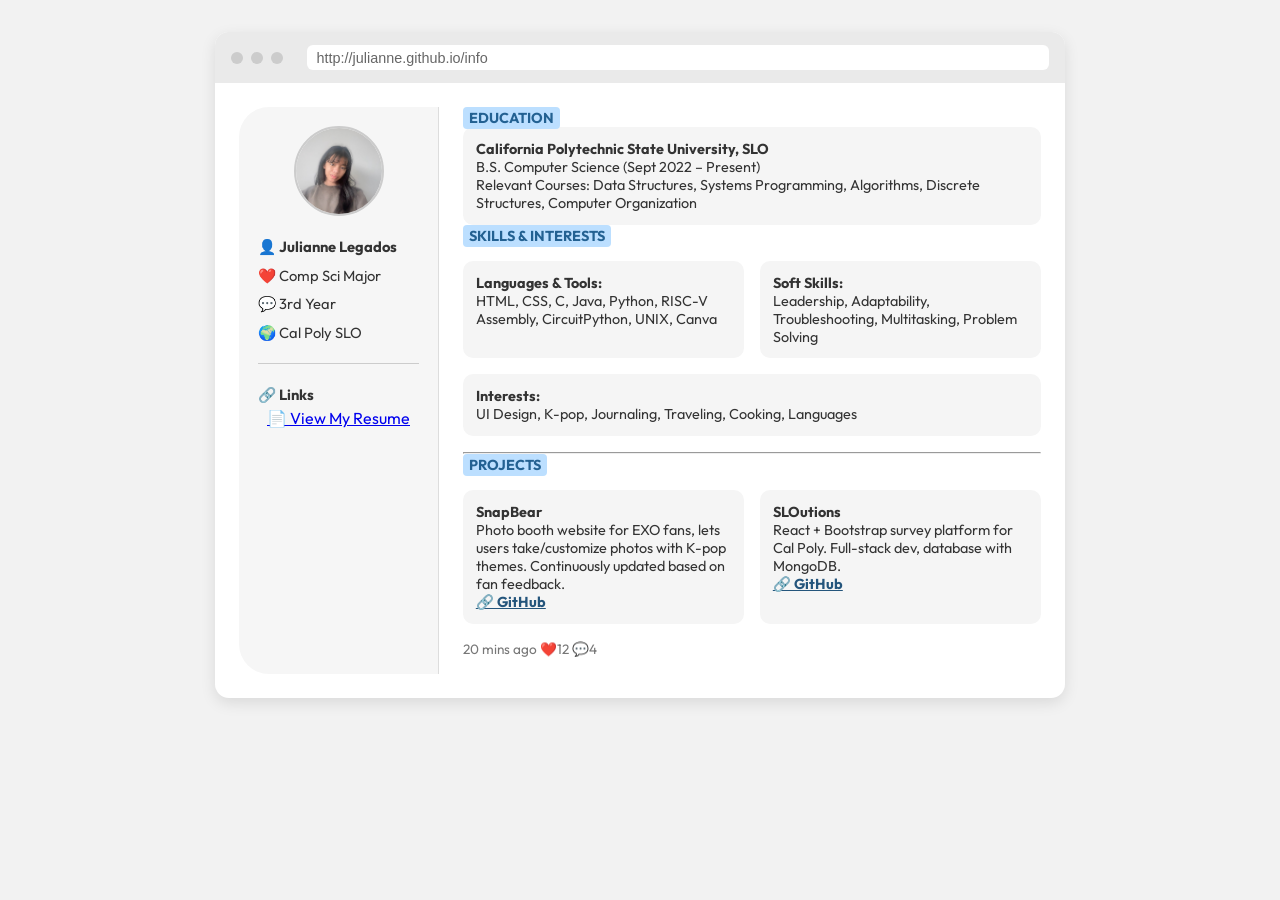
==== index.html @ b52fe90b "updated" ====
<!DOCTYPE html>
<html lang="en">
<head>
  <meta charset="UTF-8" />
  <meta name="viewport" content="width=device-width, initial-scale=1.0" />
  <title>PORTFOLIO</title>
  <link rel="stylesheet" href="style.css" />
</head>
<body>
  <div class="browser">
    <div class="tabs">
      <span class="dot"></span>
      <span class="dot"></span>
      <span class="dot"></span>
      <input type="text" value="http://julianne.github.io/info" readonly />
    </div>

    <div class="content">
      <aside class="sidebar">
        <img src="images/me.jpeg" alt="profile" class="avatar" />
        <div class="info-line">👤 <strong>Julianne Legados</strong></div>
        <div class="info-line">❤️ Comp Sci Major</div>
        <div class="info-line">💬 3rd Year</div>
        <div class="info-line">🌍 Cal Poly SLO</div>
        <hr />
        <div class="info-line">🔗 <strong>Links</strong></div>
        <a href="docs/RESUME(1).pdf" target="_blank" class="resume-button">📄 View My Resume</a>
      </aside>          

      <main class="info">
        <p><span class="label head1 ">EDUCATION</span></p>
        <div class="box">
          <strong>California Polytechnic State University, SLO</strong><br />
          B.S. Computer Science (Sept 2022 – Present)<br />
          Relevant Courses: Data Structures, Systems Programming, Algorithms, Discrete Structures, Computer Organization
        </div>

        <p><span class="label head1">SKILLS & INTERESTS</span></p>
        <div class="box-row">
          <div class="box">
            <strong>Languages & Tools:</strong><br />
            HTML, CSS, C, Java, Python, RISC-V Assembly, CircuitPython, UNIX, Canva
          </div>
          <div class="box">
            <strong>Soft Skills:</strong><br />
            Leadership, Adaptability, Troubleshooting, Multitasking, Problem Solving
          </div>
          <div class="box">
            <strong>Interests:</strong><br />
            UI Design, K-pop, Journaling, Traveling, Cooking, Languages
          </div>
        </div>

        <hr />

        <p><span class="label head1">PROJECTS</span></p>
        <div class="box-row">
            <div class="box">
              <strong>SnapBear</strong><br />
              Photo booth website for EXO fans, lets users take/customize photos with K-pop themes. Continuously updated based on fan feedback.<br />
              <a href="https://github.com/jlegados/snapbear" target="_blank" style="font-weight: bold; color: #24557c; text-decoration: underline;">🔗 GitHub</a>
            </div>
            <div class="box">
              <strong>SLOutions</strong><br />
              React + Bootstrap survey platform for Cal Poly. Full-stack dev, database with MongoDB.<br />
              <a href="https://github.com/thzhu520/SLOutions" target="_blank" style="font-weight: bold; color: #24557c; text-decoration: underline;">🔗 GitHub</a>
            </div>
          </div>
          
        <p class="time">20 mins ago ❤️12 💬4</p>
      </main>
    </div>
  </div>
</body>
</html>
---- style.css ----
@import url('https://fonts.googleapis.com/css2?family=Outfit:wght@400;600&display=swap');

* {
  box-sizing: border-box;
  margin: 0;
  padding: 0;
}

body {
  font-family: 'Outfit', sans-serif;
  background-color: #f2f2f2;
  padding: 2rem;
  color: #333;
}

.browser {
  max-width: 850px;
  margin: auto;
  background: white;
  border-radius: 14px;
  box-shadow: 0 5px 15px rgba(0,0,0,0.1);
  overflow: hidden;
}

.tabs {
  background: #eaeaea;
  padding: 0.8rem 1rem;
  display: flex;
  align-items: center;
  gap: 0.5rem;
}

.tabs .dot {
  width: 12px;
  height: 12px;
  background: #ccc;
  border-radius: 50%;
}

.tabs input {
  flex: 1;
  border: none;
  padding: 0.3rem 0.6rem;
  border-radius: 6px;
  background: #fff;
  font-size: 0.9rem;
  margin-left: 1rem;
  color: #666;
}

.content {
  display: flex;
  padding: 1.5rem;
  gap: 1.5rem;
}

.sidebar {
    width: 200px;
    background: #f6f6f6;
    border-top-left-radius: 30px;
    border-bottom-left-radius: 30px;
    padding: 1.2rem;
    text-align: left;
    display: flex;
    flex-direction: column;
    align-items: center;
    border-right: 1px solid #ddd;
  }
  
  .avatar {
    width: 90px;
    height: 90px;
    border-radius: 50%;
    object-fit: cover;
    margin-bottom: 1rem;
    border: 2px solid #ccc;
  }
  
  .info-line {
    font-size: 0.92rem;
    margin: 0.3rem 0;
    text-align: left;
    width: 100%;
  }
  
  .sidebar hr {
    width: 100%;
    margin: 1rem 0;
    border: 0;
    border-top: 1px solid #ccc;
  }
  
  .links {
    text-align: left;
    width: 100%;
  }
  
  .links a {
    margin-right: 0.5rem;
    color: #444;
    font-weight: bold;
    text-decoration: underline;
    font-size: 0.9rem;
  }
  
.info {
  flex: 1;
}

.label {
  font-weight: bold;
  padding: 2px 6px;
  border-radius: 4px;
  font-size: 0.9rem;
}

.head1 {
  background: #bcdfff;
  color: #236192;
}

.head2 {
    background: #d6ebff;
    color: #24557c;
}

.box-row {
  display: flex;
  gap: 1rem;
  margin: 1rem 0;
  flex-wrap: wrap;
}

.box {
  background: #f5f5f5;
  padding: 0.8rem;
  border-radius: 10px;
  flex: 1;
  min-width: 200px;
  font-size: 0.9rem;
}

.time {
  font-size: 0.85rem;
  color: #777;
  margin: 0.5rem 0 1rem;
}
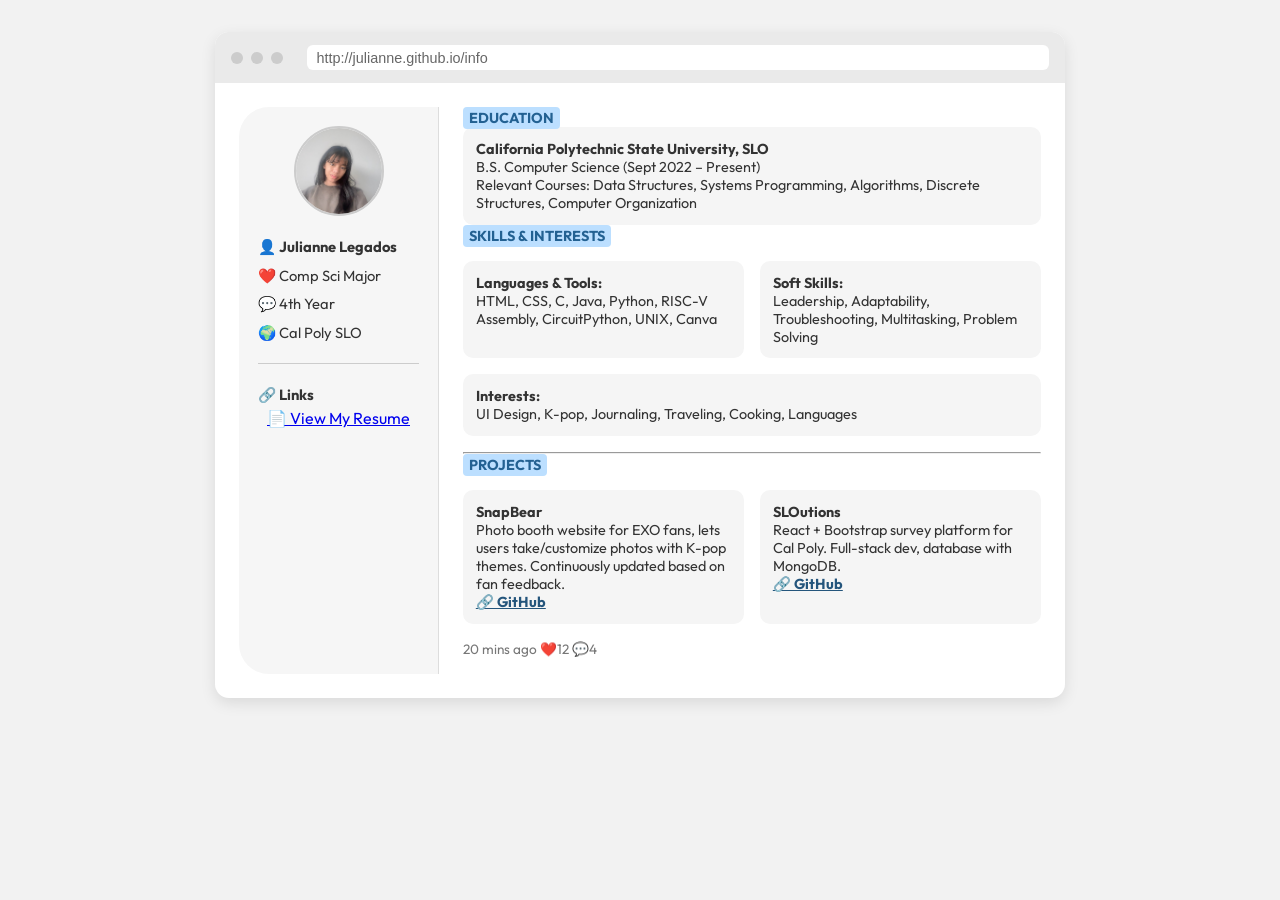
==== commit f089fef8: "update" ====
--- a/index.html
+++ b/index.html
@@ -20,11 +20,11 @@
         <img src="images/me.jpeg" alt="profile" class="avatar" />
         <div class="info-line">👤 <strong>Julianne Legados</strong></div>
         <div class="info-line">❤️ Comp Sci Major</div>
-        <div class="info-line">💬 3rd Year</div>
+        <div class="info-line">💬 4th Year</div>
         <div class="info-line">🌍 Cal Poly SLO</div>
         <hr />
         <div class="info-line">🔗 <strong>Links</strong></div>
-        <a href="docs/RESUME(1).pdf" target="_blank" class="resume-button">📄 View My Resume</a>
+        <a href="docs/resume.pdf" target="_blank" class="resume-button">📄 View My Resume</a>
       </aside>          
 
       <main class="info">
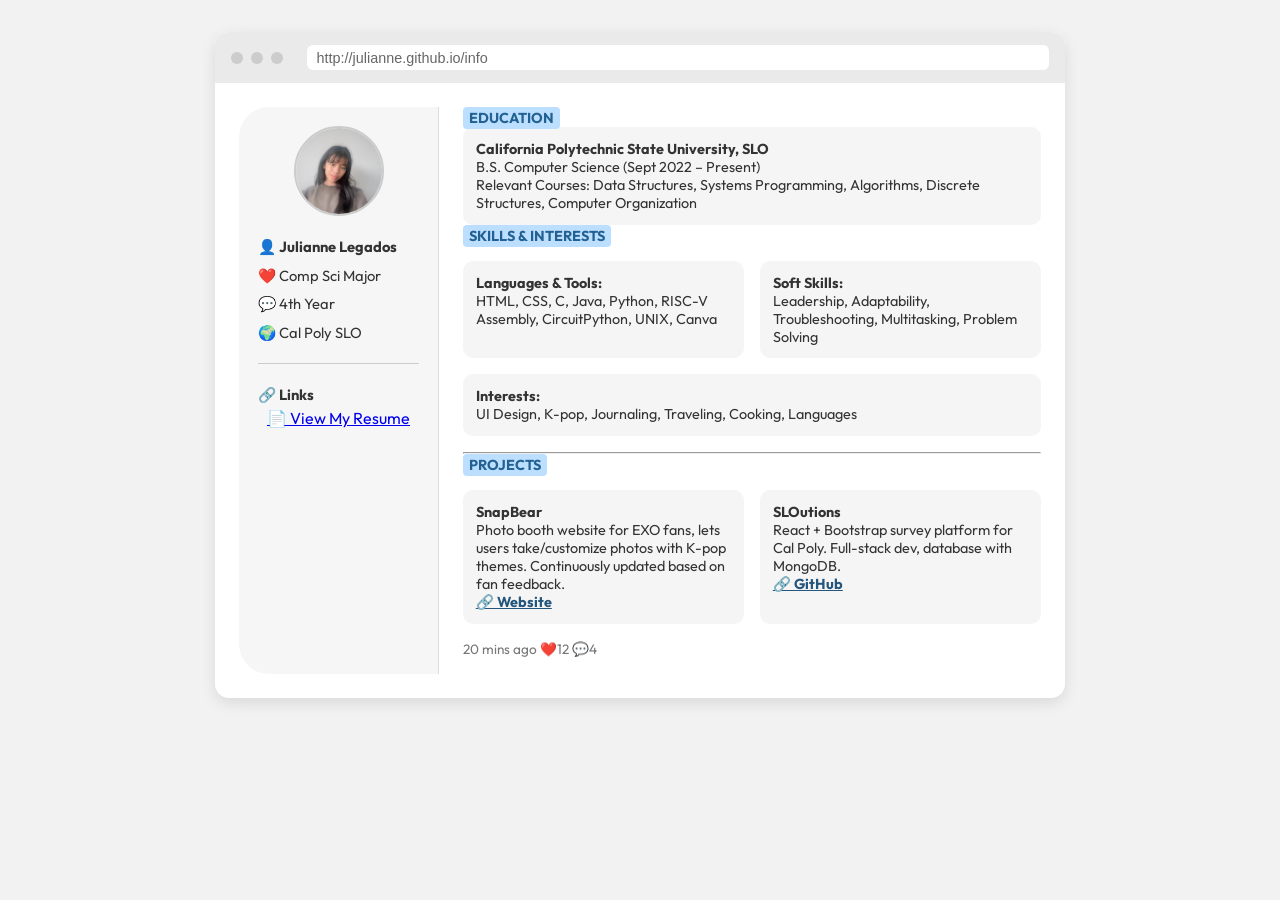
==== commit 83071cdb: "Update index.html" ====
--- a/index.html
+++ b/index.html
@@ -58,7 +58,7 @@
             <div class="box">
               <strong>SnapBear</strong><br />
               Photo booth website for EXO fans, lets users take/customize photos with K-pop themes. Continuously updated based on fan feedback.<br />
-              <a href="https://github.com/jlegados/snapbear" target="_blank" style="font-weight: bold; color: #24557c; text-decoration: underline;">🔗 GitHub</a>
+              <a href="https://snapbear.netlify.app/" target="_blank" style="font-weight: bold; color: #24557c; text-decoration: underline;">🔗 Website</a>
             </div>
             <div class="box">
               <strong>SLOutions</strong><br />
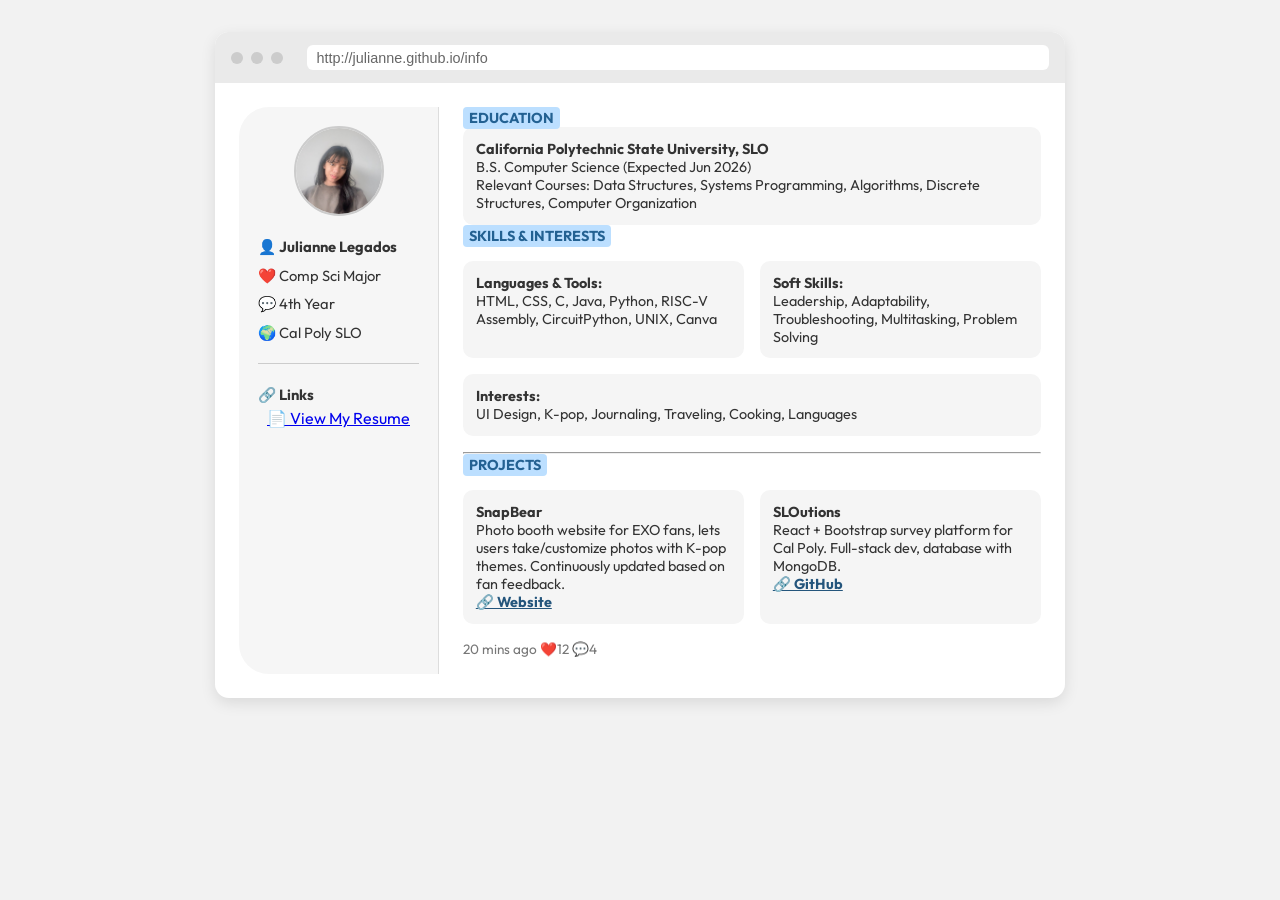
==== commit 5f1c5374: "updated" ====
--- a/index.html
+++ b/index.html
@@ -24,14 +24,14 @@
         <div class="info-line">🌍 Cal Poly SLO</div>
         <hr />
         <div class="info-line">🔗 <strong>Links</strong></div>
-        <a href="docs/resume.pdf" target="_blank" class="resume-button">📄 View My Resume</a>
+        <a href="docs/JULI_RES (1).pdf" target="_blank" class="resume-button">📄 View My Resume</a>
       </aside>          
 
       <main class="info">
         <p><span class="label head1 ">EDUCATION</span></p>
         <div class="box">
           <strong>California Polytechnic State University, SLO</strong><br />
-          B.S. Computer Science (Sept 2022 – Present)<br />
+          B.S. Computer Science (Expected Jun 2026)<br />
           Relevant Courses: Data Structures, Systems Programming, Algorithms, Discrete Structures, Computer Organization
         </div>
 
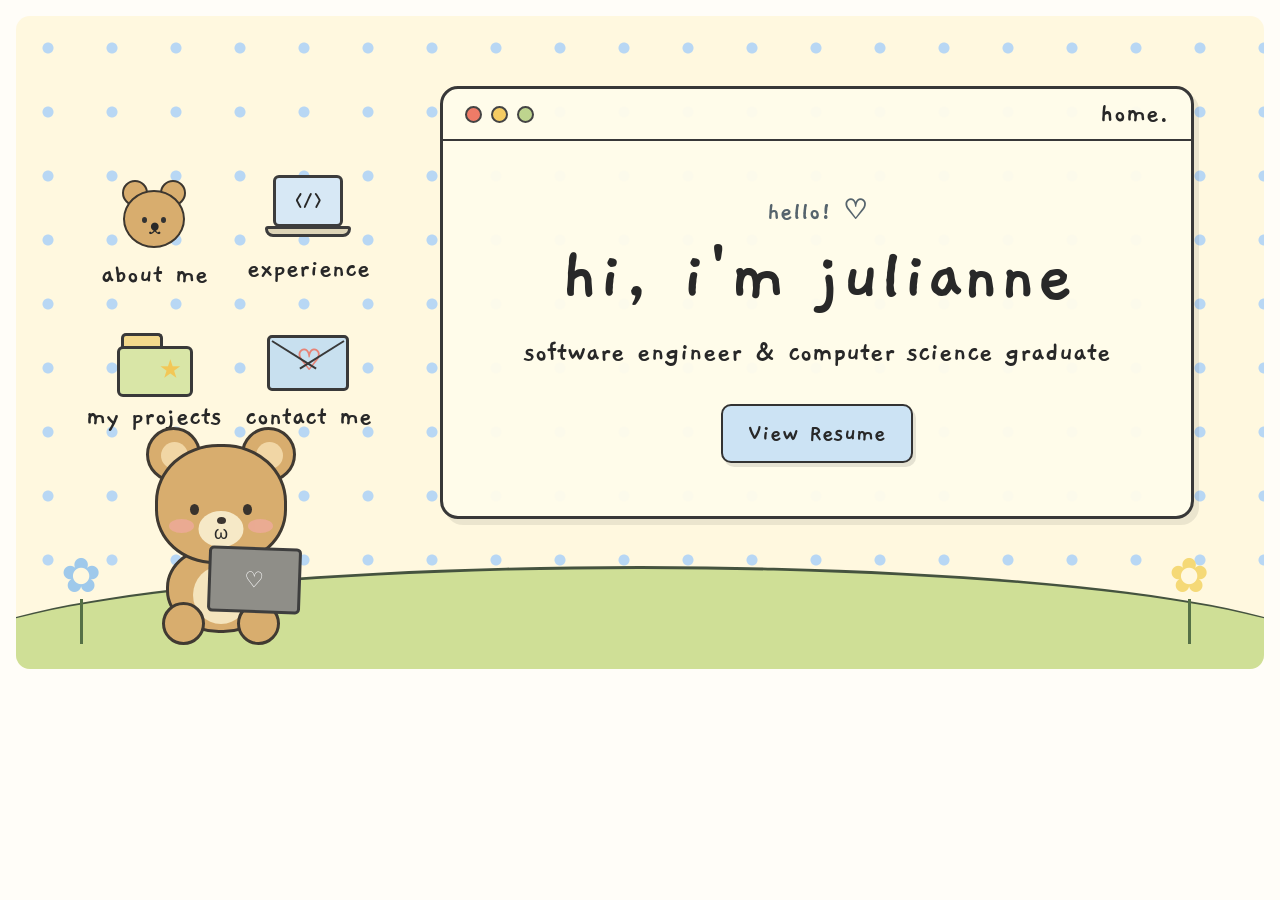
==== commit 410d45ce: "update website" ====
--- a/index.html
+++ b/index.html
@@ -1,75 +1,156 @@
 <!DOCTYPE html>
 <html lang="en">
 <head>
-  <meta charset="UTF-8" />
-  <meta name="viewport" content="width=device-width, initial-scale=1.0" />
-  <title>PORTFOLIO</title>
-  <link rel="stylesheet" href="style.css" />
+  <meta charset="UTF-8">
+  <meta name="viewport" content="width=device-width, initial-scale=1.0">
+  <title>Julianne Legados</title>
+
+  <link rel="stylesheet" href="style.css">
+
+  <link rel="preconnect" href="https://fonts.googleapis.com">
+  <link rel="preconnect" href="https://fonts.gstatic.com" crossorigin>
+
+  <link
+    href="https://fonts.googleapis.com/css2?family=Gaegu:wght@400;700&family=Nunito:wght@400;600;700&display=swap"
+    rel="stylesheet"
+  >
 </head>
 <body>
-  <div class="browser">
-    <div class="tabs">
-      <span class="dot"></span>
-      <span class="dot"></span>
-      <span class="dot"></span>
-      <input type="text" value="http://julianne.github.io/info" readonly />
-    </div>
 
-    <div class="content">
-      <aside class="sidebar">
-        <img src="images/me.jpeg" alt="profile" class="avatar" />
-        <div class="info-line">👤 <strong>Julianne Legados</strong></div>
-        <div class="info-line">❤️ Comp Sci Major</div>
-        <div class="info-line">💬 4th Year</div>
-        <div class="info-line">🌍 Cal Poly SLO</div>
-        <hr />
-        <div class="info-line">🔗 <strong>Links</strong></div>
-        <a href="docs/JULI_RES (1).pdf" target="_blank" class="resume-button">📄 View My Resume</a>
-      </aside>          
+  <main class="page home-page">
 
-      <main class="info">
-        <p><span class="label head1 ">EDUCATION</span></p>
-        <div class="box">
-          <strong>California Polytechnic State University, SLO</strong><br />
-          B.S. Computer Science (Expected Jun 2026)<br />
-          Relevant Courses: Data Structures, Systems Programming, Algorithms, Discrete Structures, Computer Organization
-        </div>
+    <section class="scene home-scene">
+      
+      <div class="hero-layout">
 
-        <p><span class="label head1">SKILLS & INTERESTS</span></p>
-        <div class="box-row">
-          <div class="box">
-            <strong>Languages & Tools:</strong><br />
-            HTML, CSS, C, Java, Python, RISC-V Assembly, CircuitPython, UNIX, Canva
+        <nav class="icon-nav">
+
+          <a href="about.html" class="nav-item">
+            <div class="mini-bear">
+              <span class="mini-ear left"></span>
+              <span class="mini-ear right"></span>
+
+              <div class="mini-face">
+                <span class="mini-eye left"></span>
+                <span class="mini-eye right"></span>
+                <span class="mini-muzzle">ᴥ</span>
+              </div>
+            </div>
+            <span>about me</span>
+          </a>
+
+          <a href="experience.html" class="nav-item">
+            <div class="nav-icon laptop-icon">
+              <div class="laptop-screen">&lt;/&gt;</div>
+              <div class="laptop-base"></div>
+            </div>
+            <span>experience</span>
+          </a>
+
+          <a href="projects.html" class="nav-item">
+            <div class="nav-icon folder-icon">
+              <div class="folder-tab"></div>
+              <div class="folder-body">★</div>
+            </div>
+            <span>my projects</span>
+          </a>
+
+          <a href="contact.html" class="nav-item">
+            <div class="nav-icon mail-icon">
+              <span>♡</span>
+            </div>
+            <span>contact me</span>
+          </a>
+
+        </nav>
+
+
+        <div class="window home-window">
+
+          <div class="window-bar">
+            <div class="window-dots">
+              <span class="window-dot red"></span>
+              <span class="window-dot yellow"></span>
+              <span class="window-dot green"></span>
+            </div>
+
+            <span class="window-title">home.</span>
           </div>
-          <div class="box">
-            <strong>Soft Skills:</strong><br />
-            Leadership, Adaptability, Troubleshooting, Multitasking, Problem Solving
-          </div>
-          <div class="box">
-            <strong>Interests:</strong><br />
-            UI Design, K-pop, Journaling, Traveling, Cooking, Languages
-          </div>
-        </div>
 
-        <hr />
 
-        <p><span class="label head1">PROJECTS</span></p>
-        <div class="box-row">
-            <div class="box">
-              <strong>SnapBear</strong><br />
-              Photo booth website for EXO fans, lets users take/customize photos with K-pop themes. Continuously updated based on fan feedback.<br />
-              <a href="https://snapbear.netlify.app/" target="_blank" style="font-weight: bold; color: #24557c; text-decoration: underline;">🔗 Website</a>
-            </div>
-            <div class="box">
-              <strong>SLOutions</strong><br />
-              React + Bootstrap survey platform for Cal Poly. Full-stack dev, database with MongoDB.<br />
-              <a href="https://github.com/thzhu520/SLOutions" target="_blank" style="font-weight: bold; color: #24557c; text-decoration: underline;">🔗 GitHub</a>
+          <div class="window-content hero-content">
+            <p class="tiny-intro">hello! ♡</p>
+
+            <h2>hi, i'm julianne</h2>
+
+            <p class="hero-subtitle">
+              software engineer & computer science graduate
+            </p>
+
+            <div class="hero-buttons">
+              <a
+                href="docs/JULI_RES (1).pdf"
+                target="_blank"
+                class="cute-button blue"
+              >
+                View Resume
+              </a>
             </div>
           </div>
-          
-        <p class="time">20 mins ago ❤️12 💬4</p>
-      </main>
-    </div>
-  </div>
+
+        </div>
+      </div>
+
+
+      <div class="bear-wrapper hero-bear">
+        <div class="bear">
+          <div class="bear-ear left">
+            <div class="inner-ear"></div>
+          </div>
+
+          <div class="bear-ear right">
+            <div class="inner-ear"></div>
+          </div>
+
+          <div class="bear-head">
+            <span class="bear-eye left"></span>
+            <span class="bear-eye right"></span>
+
+            <span class="bear-cheek left"></span>
+            <span class="bear-cheek right"></span>
+
+            <div class="bear-muzzle">
+              <span class="bear-nose"></span>
+              <span class="bear-mouth">ω</span>
+            </div>
+          </div>
+
+          <div class="bear-body">
+            <div class="bear-belly"></div>
+            <div class="bear-leg left"></div>
+            <div class="bear-leg right"></div>
+          </div>
+
+          <div class="bear-laptop">♡</div>
+        </div>
+      </div>
+
+
+      <div class="flower flower-left">
+        <span class="flower-head">✿</span>
+        <span class="flower-stem"></span>
+      </div>
+
+      <div class="flower flower-right">
+        <span class="flower-head">✿</span>
+        <span class="flower-stem"></span>
+      </div>
+
+      <div class="grass"></div>
+
+    </section>
+
+  </main>
+
 </body>
-</html>
+</html>
--- a/style.css
+++ b/style.css
@@ -1,4 +1,6 @@
-@import url('https://fonts.googleapis.com/css2?family=Outfit:wght@400;600&display=swap');
+@import url("https://fonts.googleapis.com/css2?family=Gaegu:wght@400;700&family=Nunito:wght@400;600;700&display=swap");
+
+/* reset */
 
 * {
   box-sizing: border-box;
@@ -6,143 +8,1810 @@
   padding: 0;
 }
 
+html {
+  scroll-behavior: smooth;
+}
+
 body {
-  font-family: 'Outfit', sans-serif;
-  background-color: #f2f2f2;
-  padding: 2rem;
-  color: #333;
-}
-
-.browser {
-  max-width: 850px;
+  min-height: 100vh;
+  margin: 0;
+  padding: 0;
+  background: #fffdf8;
+  color: #282828;
+  font-family: "Nunito", sans-serif;
+  overflow-x: hidden;
+}
+
+a {
+  color: inherit;
+  text-decoration: none;
+}
+
+button {
+  font: inherit;
+}
+
+
+/* page */
+
+.page {
+  width: 100%;
+  min-height: 100vh;
+}
+
+.home-page {
+  width: 100%;
+  min-height: 100vh;
+  padding: 16px;
+}
+
+.home-scene {
+  width: 100%;
+  min-height: calc(100vh - 32px);
+  border-radius: 14px;
+}
+
+
+/* page header */
+
+.page-header {
+  width: min(1180px, 94%);
+  margin: 35px auto 15px;
+  display: flex;
+  align-items: flex-end;
+  justify-content: space-between;
+  gap: 20px;
+}
+
+.section-title {
+  font-family: "Gaegu", cursive;
+  font-size: clamp(50px, 7vw, 76px);
+  font-weight: 700;
+  line-height: 0.9;
+}
+
+.home-link {
+  margin-bottom: 5px;
+  font-family: "Gaegu", cursive;
+  font-size: 29px;
+  font-weight: 700;
+  transition: transform 0.2s ease, color 0.2s ease;
+}
+
+.home-link:hover {
+  color: #6e98b7;
+  transform: translateX(-5px);
+}
+
+
+/* scene */
+
+.scene {
+  position: relative;
+  width: min(1180px, 94%);
+  min-height: 650px;
+  margin: 0 auto;
+  overflow: hidden;
+  padding: 70px 70px 150px;
+  border-radius: 14px;
+
+  background-color: #fff8df;
+  background-image:
+    radial-gradient(
+      circle,
+      #b8d7f4 5px,
+      transparent 6px
+    );
+  background-size: 64px 64px;
+}
+
+.home-page .scene {
+  width: 100%;
+  margin: 0;
+}
+
+
+/* home layout */
+
+.hero-layout {
+  position: relative;
+  z-index: 4;
+  width: 100%;
+  display: grid;
+  grid-template-columns: minmax(240px, 290px) minmax(0, 1fr);
+  align-items: center;
+  gap: clamp(35px, 5vw, 70px);
+}
+
+
+/* nav */
+
+.icon-nav {
+  width: 100%;
+  display: grid;
+  grid-template-columns: 1fr 1fr;
+  gap: 34px 18px;
+}
+
+.nav-item {
+  min-width: 0;
+  display: flex;
+  flex-direction: column;
+  align-items: center;
+  justify-content: flex-start;
+  text-align: center;
+
+  font-family: "Gaegu", cursive;
+  font-size: 28px;
+  font-weight: 700;
+  line-height: 1;
+
+  transition: transform 0.2s ease, opacity 0.2s ease;
+}
+
+.nav-item:hover {
+  transform: translateY(-7px) rotate(-1deg);
+}
+
+.nav-item > span:last-child {
+  margin-top: 5px;
+}
+
+.nav-icon {
+  width: 90px;
+  height: 75px;
+  flex-shrink: 0;
+}
+
+
+/* window */
+
+.window {
+  min-width: 0;
+  overflow: hidden;
+  border: 3px solid #383838;
+  border-radius: 18px;
+  background: rgba(255, 252, 235, 0.96);
+  box-shadow: 5px 6px 0 rgba(0, 0, 0, 0.08);
+}
+
+.window-bar {
+  height: 52px;
+  display: flex;
+  align-items: center;
+  justify-content: space-between;
+  padding: 0 22px;
+  border-bottom: 2px solid #383838;
+}
+
+.window-dots {
+  display: flex;
+  align-items: center;
+  gap: 9px;
+}
+
+.window-dot {
+  width: 17px;
+  height: 17px;
+  flex-shrink: 0;
+  display: inline-block;
+  border: 2px solid #444;
+  border-radius: 50%;
+}
+
+.window-dot.red,
+.red {
+  background: #ee7b67;
+}
+
+.window-dot.yellow,
+.yellow {
+  background: #f5cc63;
+}
+
+.window-dot.green,
+.green {
+  background: #bed58e;
+}
+
+.window-title {
+  font-family: "Gaegu", cursive;
+  font-size: 28px;
+  font-weight: 700;
+}
+
+.window-content {
+  padding: 50px;
+}
+
+
+/* home window */
+
+.home-window {
+  width: 100%;
+  min-height: 430px;
+}
+
+.hero-content {
+  min-height: 375px;
+  display: flex;
+  flex-direction: column;
+  align-items: center;
+  justify-content: center;
+  text-align: center;
+}
+
+.tiny-intro {
+  margin: 0 0 12px !important;
+  color: #56646d;
+  font-family: "Gaegu", cursive !important;
+  font-size: 27px !important;
+  font-weight: 700 !important;
+}
+
+.hero-content h2 {
+  margin: 0;
+  font-family: "Gaegu", cursive;
+  font-size: clamp(55px, 6vw, 80px);
+  font-weight: 700;
+  line-height: 0.95;
+}
+
+.hero-content .hero-subtitle {
+  margin: 22px 0 34px;
+  font-family: "Gaegu", cursive;
+  font-size: clamp(22px, 2.3vw, 29px);
+  font-weight: 700;
+  line-height: 1.15;
+}
+
+
+/* buttons */
+
+.hero-buttons {
+  width: 100%;
+  display: flex;
+  flex-wrap: wrap;
+  align-items: center;
+  justify-content: center;
+  gap: 28px;
+}
+
+.cute-button {
+  min-width: 170px;
+  display: inline-flex;
+  align-items: center;
+  justify-content: center;
+  padding: 12px 25px;
+
+  border: 2px solid #333;
+  border-radius: 10px;
+
+  font-family: "Gaegu", cursive;
+  font-size: 25px;
+  font-weight: 700;
+
+  box-shadow: 3px 4px 0 rgba(0, 0, 0, 0.1);
+  transition: transform 0.2s ease, box-shadow 0.2s ease;
+}
+
+.cute-button:hover {
+  transform: translateY(-4px);
+  box-shadow: 5px 7px 0 rgba(0, 0, 0, 0.1);
+}
+
+.cute-button.blue {
+  background: #cce3f4;
+}
+
+.cute-button.green {
+  background: #d9e8aa;
+}
+
+
+/* theme button */
+
+.theme-button {
+  position: absolute;
+  top: 20px;
+  right: 22px;
+  z-index: 20;
+
+  width: 54px;
+  height: 54px;
+
+  display: flex;
+  align-items: center;
+  justify-content: center;
+
+  border: 2px solid #333;
+  border-radius: 50%;
+  background: #fff;
+  cursor: pointer;
+  font-size: 27px;
+
+  transition: transform 0.2s ease;
+}
+
+.theme-button:hover {
+  transform: rotate(15deg) scale(1.05);
+}
+
+
+/* grass */
+
+.grass {
+  position: absolute;
+  left: -5%;
+  bottom: -72px;
+  z-index: 1;
+
+  width: 110%;
+  height: 175px;
+
+  background: #cfdf96;
+  border-top: 3px solid #45533f;
+  border-radius: 50% 50% 0 0;
+}
+
+
+/* bear */
+
+.bear-wrapper {
+  position: relative;
+  width: 190px;
+  height: 215px;
+}
+
+.hero-bear {
+  position: absolute;
+  left: 110px;
+  bottom: 32px;
+  z-index: 6;
+}
+
+.bear {
+  position: relative;
+  width: 100%;
+  height: 100%;
+}
+
+
+/* bear ears */
+
+.bear-ear {
+  position: absolute;
+  top: 5px;
+  z-index: 2;
+
+  width: 55px;
+  height: 55px;
+
+  border: 3px solid #403a32;
+  border-radius: 50%;
+  background: #d8ad6e;
+}
+
+.bear-ear.left {
+  left: 20px;
+}
+
+.bear-ear.right {
+  right: 20px;
+}
+
+.inner-ear {
+  position: absolute;
+  top: 12px;
+  left: 12px;
+
+  width: 27px;
+  height: 27px;
+
+  border-radius: 50%;
+  background: #f1d6a5;
+}
+
+
+/* bear head */
+
+.bear-head {
+  position: absolute;
+  top: 22px;
+  left: 29px;
+  z-index: 4;
+
+  width: 132px;
+  height: 120px;
+
+  border: 3px solid #403a32;
+  border-radius: 48% 48% 45% 45%;
+  background: #d8ad6e;
+}
+
+.bear-eye {
+  position: absolute;
+  top: 57px;
+
+  width: 9px;
+  height: 11px;
+
+  border-radius: 50%;
+  background: #39332d;
+}
+
+.bear-eye.left {
+  left: 32px;
+}
+
+.bear-eye.right {
+  right: 32px;
+}
+
+.bear-cheek {
+  position: absolute;
+  top: 72px;
+
+  width: 25px;
+  height: 14px;
+
+  border-radius: 50%;
+  background: #efaa9b;
+  opacity: 0.8;
+}
+
+.bear-cheek.left {
+  left: 11px;
+}
+
+.bear-cheek.right {
+  right: 11px;
+}
+
+.bear-muzzle {
+  position: absolute;
+  left: 50%;
+  top: 64px;
+
+  width: 45px;
+  height: 36px;
+
+  transform: translateX(-50%);
+  border-radius: 50%;
+  background: #f6e9c7;
+  text-align: center;
+}
+
+.bear-nose {
+  position: absolute;
+  left: 50%;
+  top: 6px;
+
+  width: 9px;
+  height: 7px;
+
+  transform: translateX(-50%);
+  border-radius: 50%;
+  background: #3c352f;
+}
+
+.bear-mouth {
+  position: relative;
+  top: 10px;
+  font-size: 18px;
+}
+
+
+/* bear body */
+
+.bear-body {
+  position: absolute;
+  left: 40px;
+  top: 123px;
+  z-index: 2;
+
+  width: 110px;
+  height: 88px;
+
+  border: 3px solid #403a32;
+  border-radius: 48%;
+  background: #d8ad6e;
+}
+
+.bear-belly {
+  position: absolute;
+  left: 50%;
+  top: 18px;
+
+  width: 56px;
+  height: 58px;
+
+  transform: translateX(-50%);
+  border-radius: 50%;
+  background: #f4e4bd;
+}
+
+.bear-leg {
+  position: absolute;
+  bottom: -15px;
+
+  width: 43px;
+  height: 43px;
+
+  border: 3px solid #403a32;
+  border-radius: 50%;
+  background: #d8ad6e;
+}
+
+.bear-leg.left {
+  left: -7px;
+}
+
+.bear-leg.right {
+  right: -7px;
+}
+
+
+/* bear laptop */
+
+.bear-laptop {
+  position: absolute;
+  top: 125px;
+  left: 82px;
+  z-index: 7;
+
+  width: 93px;
+  height: 66px;
+
+  display: flex;
+  align-items: center;
+  justify-content: center;
+
+  transform: rotate(2deg);
+
+  border: 3px solid #3e3e3e;
+  border-radius: 5px;
+  background: #8f8e88;
+  color: #fff;
+  font-size: 22px;
+}
+
+
+/* mini bear */
+
+.mini-bear {
+  position: relative;
+  width: 86px;
+  height: 78px;
+  flex-shrink: 0;
+  margin-bottom: 3px;
+}
+
+.mini-face {
+  position: absolute;
+  left: 12px;
+  top: 15px;
+
+  width: 62px;
+  height: 58px;
+
+  border: 2px solid #3d372f;
+  border-radius: 50%;
+  background: #d8ad6e;
+}
+
+.mini-ear {
+  position: absolute;
+  top: 5px;
+  z-index: 0;
+
+  width: 26px;
+  height: 26px;
+
+  border: 2px solid #3d372f;
+  border-radius: 50%;
+  background: #d8ad6e;
+}
+
+.mini-ear.left {
+  left: 11px;
+}
+
+.mini-ear.right {
+  right: 11px;
+}
+
+.mini-eye {
+  position: absolute;
+  top: 25px;
+
+  width: 5px;
+  height: 6px;
+
+  border-radius: 50%;
+  background: #333;
+}
+
+.mini-eye.left {
+  left: 17px;
+}
+
+.mini-eye.right {
+  right: 17px;
+}
+
+.mini-muzzle {
+  position: absolute;
+  left: 50%;
+  top: 30px;
+
+  transform: translateX(-50%);
+  font-size: 16px;
+}
+
+
+/* laptop icon */
+
+.laptop-icon {
+  position: relative;
+}
+
+.laptop-screen {
+  width: 70px;
+  height: 52px;
+  margin: 0 auto;
+
+  display: flex;
+  align-items: center;
+  justify-content: center;
+
+  border: 3px solid #3c3c3c;
+  border-radius: 6px;
+  background: #d7e8f5;
+
+  font-size: 21px;
+  font-weight: 700;
+}
+
+.laptop-base {
+  width: 86px;
+  height: 11px;
+  margin: -1px auto;
+
+  border: 3px solid #3c3c3c;
+  border-radius: 3px 3px 8px 8px;
+  background: #ddd4b7;
+}
+
+
+/* folder icon */
+
+.folder-icon {
+  position: relative;
+}
+
+.folder-tab {
+  position: absolute;
+  left: 12px;
+  top: 10px;
+
+  width: 42px;
+  height: 18px;
+
+  border: 3px solid #393939;
+  border-bottom: none;
+  border-radius: 5px 5px 0 0;
+  background: #f3d98c;
+}
+
+.folder-body {
+  position: absolute;
+  left: 8px;
+  top: 23px;
+
+  width: 76px;
+  height: 51px;
+
+  display: flex;
+  align-items: center;
+  justify-content: flex-end;
+  padding-right: 10px;
+
+  border: 3px solid #393939;
+  border-radius: 6px;
+  background: #d9e6a7;
+
+  color: #f2c757;
+  font-size: 22px;
+}
+
+
+/* mail icon */
+
+.mail-icon {
+  position: relative;
+  width: 82px;
+  height: 56px;
+
+  margin-top: 12px;
+  margin-bottom: 7px;
+
+  display: flex;
+  align-items: center;
+  justify-content: center;
+
+  border: 3px solid #393939;
+  border-radius: 5px;
+  background: #c8e0ef;
+
+  color: #e78376;
+  font-size: 28px;
+}
+
+.mail-icon::before,
+.mail-icon::after {
+  content: "";
+  position: absolute;
+  top: 2px;
+
+  width: 52px;
+  height: 2px;
+
+  background: #393939;
+}
+
+.mail-icon::before {
+  left: 2px;
+  transform-origin: left;
+  transform: rotate(32deg);
+}
+
+.mail-icon::after {
+  right: 2px;
+  transform-origin: right;
+  transform: rotate(-32deg);
+}
+
+
+/* flowers */
+
+.flower {
+  position: absolute;
+  bottom: 25px;
+  z-index: 5;
+}
+
+.flower-left {
+  left: 45px;
+}
+
+.flower-right {
+  right: 55px;
+}
+
+.flower-head {
+  position: relative;
+  z-index: 2;
+
+  color: #9fc9eb;
+  font-size: 48px;
+}
+
+.flower-right .flower-head {
+  color: #f5d977;
+}
+
+.flower-stem {
+  display: block;
+
+  width: 3px;
+  height: 45px;
+
+  margin: -10px auto 0;
+  background: #557046;
+}
+
+
+/* about */
+
+.about-page-scene {
+  min-height: 720px;
+}
+
+.about-page-layout {
+  position: relative;
+  z-index: 5;
+  width: 100%;
+
+  display: grid;
+  grid-template-columns: minmax(190px, 230px) minmax(0, 1fr);
+  align-items: center;
+  gap: 50px;
+}
+
+.about-main-window {
+  width: 100%;
+}
+
+.reading-bear {
+  position: relative;
+  margin-top: 190px;
+}
+
+.about-content {
+  text-align: center;
+}
+
+.profile-image {
+  width: 145px;
+  height: 145px;
+
+  object-fit: cover;
+
+  border: 4px solid #38424a;
+  border-radius: 50%;
+  background: #c6def2;
+}
+
+.about-content h2 {
+  margin: 15px 0 2px;
+  font-family: "Gaegu", cursive;
+  font-size: 45px;
+  font-weight: 700;
+}
+
+.about-content h3 {
+  margin: 0 0 22px;
+  color: #4d84b2;
+  font-family: "Gaegu", cursive;
+  font-size: 27px;
+  font-weight: 700;
+}
+
+.about-content p {
+  max-width: 620px;
+  margin: 8px auto;
+
+  font-family: "Gaegu", cursive;
+  font-size: 23px;
+  line-height: 1.25;
+}
+
+.about-divider {
+  width: 80%;
+  height: 2px;
+
+  margin: 30px auto;
+  background: #ddd2b3;
+}
+
+.about-content h4 {
+  margin-bottom: 20px;
+  font-family: "Gaegu", cursive;
+  font-size: 34px;
+  font-weight: 700;
+}
+
+
+/* book */
+
+.book {
+  position: absolute;
+  top: 132px;
+  left: 57px;
+  z-index: 9;
+
+  display: flex;
+  transform: rotate(-1deg);
+}
+
+.book-left,
+.book-right {
+  width: 50px;
+  height: 64px;
+
+  border: 3px solid #3d3d3d;
+  background: #9fc4df;
+}
+
+.book-left {
+  border-radius: 8px 2px 2px 8px;
+}
+
+.book-right {
+  display: flex;
+  align-items: center;
+  justify-content: center;
+  border-radius: 2px 8px 8px 2px;
+}
+
+
+/* skills */
+
+.skill-groups {
+  width: 100%;
+  display: flex;
+  flex-direction: column;
+  gap: 18px;
+  text-align: left;
+}
+
+.skill-group strong {
+  display: block;
+  margin-bottom: 9px;
+  font-family: "Gaegu", cursive;
+  font-size: 25px;
+}
+
+.skill-tags,
+.project-tags,
+.course-tags {
+  display: flex;
+  flex-wrap: wrap;
+  gap: 8px;
+}
+
+.skill-tags span,
+.project-tags span,
+.course-tags span {
+  padding: 6px 12px;
+
+  border: 2px solid #3d3d3d;
+  border-radius: 10px;
+  background: #cfe3f2;
+
+  font-size: 14px;
+  font-weight: 700;
+}
+
+.skill-tags span:nth-child(even),
+.project-tags span:nth-child(even),
+.course-tags span:nth-child(even) {
+  background: #dde8b5;
+}
+
+
+/* experience */
+
+.experience-scene {
+  min-height: 700px;
+}
+
+.experience-window {
+  position: relative;
+  z-index: 5;
+
+  width: min(900px, 100%);
   margin: auto;
-  background: white;
+}
+
+.resume-card {
+  padding: 28px;
+
+  border: 2px solid #3c3c3c;
   border-radius: 14px;
-  box-shadow: 0 5px 15px rgba(0,0,0,0.1);
+  background: #fffdf1;
+}
+
+.resume-card-top {
+  display: flex;
+  align-items: flex-start;
+  justify-content: space-between;
+  gap: 30px;
+}
+
+.small-label {
+  display: inline-block;
+
+  margin-bottom: 8px;
+  padding: 5px 10px;
+
+  border-radius: 8px;
+  background: #c9e1f2;
+
+  font-size: 12px;
+  font-weight: 700;
+}
+
+.resume-card h2 {
+  font-family: "Gaegu", cursive;
+  font-size: 44px;
+  line-height: 1;
+}
+
+.resume-card h3 {
+  margin: 4px 0;
+  color: #527fa4;
+  font-family: "Gaegu", cursive;
+  font-size: 29px;
+}
+
+.company {
+  margin-top: 4px;
+  font-weight: 700;
+}
+
+.experience-emoji {
+  flex-shrink: 0;
+  font-size: 58px;
+}
+
+.resume-card ul {
+  margin-top: 22px;
+  padding-left: 22px;
+  line-height: 1.65;
+}
+
+.resume-card li {
+  margin: 10px 0;
+}
+
+.experience-bottom {
+  margin-top: 30px;
+  padding: 25px;
+
+  border: 2px dashed #8c8c7c;
+  border-radius: 12px;
+  background: #fff9e8;
+}
+
+.mini-heading {
+  margin-bottom: 15px;
+  font-family: "Gaegu", cursive;
+  font-size: 32px;
+}
+
+.decor-bear-small {
+  position: absolute;
+  left: 40px;
+  bottom: 35px;
+  z-index: 5;
+
+  font-family: "Gaegu", cursive;
+  font-size: 50px;
+}
+
+
+/* projects */
+
+.projects-scene {
+  width: min(1180px, 94%);
+  margin: 0 auto;
+  padding: 55px;
+
+  border-radius: 14px;
+  background-color: #fff8df;
+
+  background-image:
+    radial-gradient(
+      circle,
+      #b8d7f4 5px,
+      transparent 6px
+    );
+
+  background-size: 64px 64px;
+}
+
+.project-grid {
+  width: 100%;
+
+  display: grid;
+  grid-template-columns: repeat(2, minmax(0, 1fr));
+  gap: 35px;
+}
+
+.project-window {
+  min-width: 0;
   overflow: hidden;
-}
-
-.tabs {
-  background: #eaeaea;
-  padding: 0.8rem 1rem;
+
+  border: 3px solid #393939;
+  border-radius: 15px;
+  background: #fffdf2;
+
+  box-shadow: 5px 6px 0 rgba(0, 0, 0, 0.08);
+  transition: transform 0.2s ease, box-shadow 0.2s ease;
+}
+
+.project-window:hover {
+  transform: translateY(-7px) rotate(-0.5deg);
+  box-shadow: 8px 10px 0 rgba(0, 0, 0, 0.08);
+}
+
+.small-window-bar {
+  min-height: 45px;
+
   display: flex;
   align-items: center;
-  gap: 0.5rem;
-}
-
-.tabs .dot {
-  width: 12px;
-  height: 12px;
-  background: #ccc;
-  border-radius: 50%;
-}
-
-.tabs input {
-  flex: 1;
-  border: none;
-  padding: 0.3rem 0.6rem;
-  border-radius: 6px;
-  background: #fff;
-  font-size: 0.9rem;
-  margin-left: 1rem;
-  color: #666;
-}
-
-.content {
-  display: flex;
-  padding: 1.5rem;
-  gap: 1.5rem;
-}
-
-.sidebar {
-    width: 200px;
-    background: #f6f6f6;
-    border-top-left-radius: 30px;
-    border-bottom-left-radius: 30px;
-    padding: 1.2rem;
-    text-align: left;
-    display: flex;
+  justify-content: space-between;
+  gap: 10px;
+
+  padding: 10px 14px;
+  border-bottom: 2px solid #393939;
+
+  font-family: "Gaegu", cursive;
+  font-size: 20px;
+  font-weight: 700;
+}
+
+.small-window-bar > div {
+  display: flex;
+  flex-shrink: 0;
+  gap: 4px;
+}
+
+.small-window-bar .window-dot {
+  width: 13px;
+  height: 13px;
+  border-width: 1.5px;
+}
+
+.project-content {
+  min-height: 370px;
+  display: flex;
+  flex-direction: column;
+  padding: 28px;
+}
+
+.project-icon {
+  font-size: 46px;
+}
+
+.project-content h2 {
+  margin: 8px 0 0;
+  font-family: "Gaegu", cursive;
+  font-size: 42px;
+  line-height: 1;
+}
+
+.project-role {
+  margin: 4px 0 15px;
+  color: #527fa4;
+  font-weight: 700;
+}
+
+.project-content > p:not(.project-role) {
+  line-height: 1.55;
+}
+
+.project-tags {
+  margin-top: auto;
+  padding-top: 18px;
+}
+
+.project-button {
+  width: fit-content;
+  margin-top: 18px;
+
+  color: #527fa4;
+  font-family: "Gaegu", cursive;
+  font-size: 24px;
+  font-weight: 700;
+  text-decoration: underline;
+}
+
+
+/* contact */
+
+.contact-page-scene {
+  min-height: 650px;
+
+  display: flex;
+  align-items: center;
+  justify-content: center;
+}
+
+.contact-window {
+  position: relative;
+  z-index: 5;
+
+  width: min(720px, 100%);
+  margin: auto;
+}
+
+.contact-content {
+  text-align: center;
+}
+
+.contact-content h2 {
+  margin: 5px 0;
+  font-family: "Gaegu", cursive;
+  font-size: 52px;
+}
+
+.contact-content > p {
+  max-width: 520px;
+  margin: 10px auto 28px;
+  line-height: 1.6;
+}
+
+.big-envelope {
+  width: 110px;
+  height: 80px;
+
+  margin: 0 auto 15px;
+
+  display: flex;
+  align-items: center;
+  justify-content: center;
+
+  border: 3px solid #333;
+  border-radius: 10px;
+  background: #c8e0ef;
+
+  color: #e78376;
+  font-size: 45px;
+}
+
+.contact-buttons {
+  width: min(520px, 100%);
+  margin: 28px auto;
+
+  display: flex;
+  flex-direction: column;
+  gap: 12px;
+}
+
+.contact-card {
+  min-width: 0;
+
+  display: flex;
+  align-items: center;
+  gap: 18px;
+
+  padding: 14px 18px;
+
+  border: 2px solid #363636;
+  border-radius: 12px;
+  background: #fffdf1;
+
+  text-align: left;
+
+  transition: transform 0.2s ease, background 0.2s ease;
+}
+
+.contact-card:hover {
+  transform: translateX(5px);
+  background: #f8f3d9;
+}
+
+.contact-icon {
+  width: 45px;
+  flex-shrink: 0;
+
+  text-align: center;
+
+  color: #527fa4;
+  font-family: "Gaegu", cursive;
+  font-size: 30px;
+  font-weight: 700;
+}
+
+.contact-card div {
+  min-width: 0;
+}
+
+.contact-card strong {
+  display: block;
+  font-family: "Gaegu", cursive;
+  font-size: 24px;
+}
+
+.contact-card small {
+  display: block;
+  color: #686868;
+  overflow-wrap: anywhere;
+}
+
+.resume-contact {
+  margin-top: 5px;
+}
+
+
+/* tablet */
+
+@media (max-width: 900px) {
+
+  .home-page {
+    padding: 12px;
+  }
+
+  .home-scene {
+    min-height: calc(100vh - 24px);
+    padding: 75px 30px 180px;
+  }
+
+  .hero-layout {
+    grid-template-columns: 1fr;
+    gap: 30px;
+  }
+
+  .icon-nav {
+    width: 100%;
+    max-width: 600px;
+    margin: 0 auto;
+    grid-template-columns: repeat(4, 1fr);
+    gap: 15px;
+  }
+
+  .nav-item {
+    font-size: 22px;
+  }
+
+  .home-window {
+    width: min(700px, 100%);
+    margin: 10px auto 0;
+  }
+
+  .hero-content h2 {
+    font-size: clamp(50px, 9vw, 70px);
+  }
+
+  .hero-bear {
+    left: 50%;
+    bottom: 25px;
+
+    transform: translateX(-50%) scale(0.7);
+    transform-origin: bottom center;
+  }
+
+  .about-page-layout {
+    grid-template-columns: 1fr;
+  }
+
+  .reading-bear {
+    display: none;
+  }
+
+  .about-main-window {
+    width: min(720px, 100%);
+    margin: auto;
+  }
+
+  .project-grid {
+    grid-template-columns: 1fr;
+  }
+
+  .project-window {
+    width: 100%;
+  }
+
+  .scene {
+    padding: 60px 35px 150px;
+  }
+}
+
+
+/* phone */
+
+@media (max-width: 600px) {
+
+  .home-page {
+    padding: 0;
+  }
+
+  .home-page .scene {
+    width: 100%;
+  }
+
+  .home-scene {
+    min-height: 100vh;
+    padding: 70px 14px 165px;
+    border-radius: 0;
+    background-size: 48px 48px;
+  }
+
+  .page-header {
+    width: 92%;
+    margin-top: 25px;
+    align-items: center;
+    gap: 10px;
+  }
+
+  .section-title {
+    font-size: 48px;
+  }
+
+  .home-link {
+    margin: 0;
+    font-size: 23px;
+    white-space: nowrap;
+  }
+
+  .scene {
+    width: 94%;
+    padding: 50px 14px 135px;
+    background-size: 48px 48px;
+  }
+
+  .icon-nav {
+    width: 100%;
+    max-width: 340px;
+    margin: 0 auto;
+
+    grid-template-columns: 1fr 1fr;
+    gap: 20px 8px;
+  }
+
+  .nav-item {
+    min-width: 0;
+    font-size: 21px;
+    line-height: 0.95;
+  }
+
+  .nav-icon,
+  .mini-bear {
+    transform: scale(0.82);
+    transform-origin: bottom center;
+  }
+
+  .window {
+    width: 100%;
+    border-width: 2px;
+    border-radius: 13px;
+  }
+
+  .window-bar {
+    height: 43px;
+    padding: 0 14px;
+  }
+
+  .window-dot {
+    width: 13px;
+    height: 13px;
+    border-width: 1.5px;
+  }
+
+  .window-dots {
+    gap: 6px;
+  }
+
+  .window-title {
+    font-size: 23px;
+  }
+
+  .window-content {
+    padding: 30px 18px;
+  }
+
+  .home-window {
+    min-height: 0;
+    margin-top: 10px;
+  }
+
+  .hero-content {
+    min-height: 300px;
+  }
+
+  .tiny-intro {
+    margin-bottom: 9px !important;
+    font-size: 20px !important;
+  }
+
+  .hero-content h2 {
+    font-size: clamp(44px, 14vw, 58px);
+    line-height: 0.95;
+  }
+
+  .hero-content .hero-subtitle {
+    margin: 16px 0 25px;
+    font-size: 21px;
+    line-height: 1.15;
+  }
+
+  .hero-buttons {
+    width: 100%;
+    gap: 10px;
+  }
+
+  .cute-button {
+    min-width: 0;
+    flex: 1;
+    padding: 10px 8px;
+    font-size: 20px;
+  }
+
+  .hero-bear {
+    left: 50%;
+    bottom: 8px;
+
+    transform: translateX(-50%) scale(0.55);
+    transform-origin: bottom center;
+  }
+
+  .theme-button {
+    top: 12px;
+    right: 12px;
+
+    width: 44px;
+    height: 44px;
+
+    font-size: 21px;
+  }
+
+  .grass {
+    bottom: -85px;
+    height: 160px;
+  }
+
+  .flower {
+    bottom: 14px;
+  }
+
+  .flower-left {
+    left: 17px;
+  }
+
+  .flower-right {
+    right: 17px;
+  }
+
+  .flower-head {
+    font-size: 34px;
+  }
+
+  .flower-stem {
+    height: 34px;
+  }
+
+  .about-page-scene {
+    min-height: auto;
+  }
+
+  .about-page-layout {
+    display: block;
+  }
+
+  .reading-bear {
+    display: none;
+  }
+
+  .about-content {
+    padding: 28px 16px 35px;
+  }
+
+  .profile-image {
+    width: 110px;
+    height: 110px;
+  }
+
+  .about-content h2 {
+    font-size: 38px;
+  }
+
+  .about-content h3 {
+    font-size: 22px;
+    line-height: 1.05;
+  }
+
+  .about-content p {
+    font-size: 20px;
+  }
+
+  .about-content h4 {
+    font-size: 29px;
+  }
+
+  .about-divider {
+    width: 90%;
+    margin: 24px auto;
+  }
+
+  .skill-group strong {
+    font-size: 22px;
+  }
+
+  .skill-tags span,
+  .project-tags span,
+  .course-tags span {
+    padding: 5px 9px;
+    font-size: 12px;
+  }
+
+  .experience-scene {
+    min-height: auto;
+  }
+
+  .experience-window {
+    width: 100%;
+  }
+
+  .resume-card {
+    padding: 19px;
+  }
+
+  .resume-card-top {
     flex-direction: column;
-    align-items: center;
-    border-right: 1px solid #ddd;
-  }
-  
-  .avatar {
+    gap: 8px;
+  }
+
+  .experience-emoji {
+    display: none;
+  }
+
+  .resume-card h2 {
+    font-size: 38px;
+  }
+
+  .resume-card h3 {
+    font-size: 25px;
+  }
+
+  .resume-card ul {
+    padding-left: 18px;
+    font-size: 14px;
+  }
+
+  .experience-bottom {
+    padding: 18px;
+  }
+
+  .mini-heading {
+    font-size: 28px;
+  }
+
+  .decor-bear-small {
+    display: none;
+  }
+
+  .projects-scene {
+    width: 94%;
+    margin: 0 auto;
+    padding: 28px 14px;
+    background-size: 48px 48px;
+  }
+
+  .project-grid {
+    grid-template-columns: 1fr;
+    gap: 24px;
+  }
+
+  .project-window {
+    border-width: 2px;
+  }
+
+  .small-window-bar {
+    font-size: 17px;
+  }
+
+  .project-content {
+    min-height: 0;
+    padding: 22px;
+  }
+
+  .project-icon {
+    font-size: 38px;
+  }
+
+  .project-content h2 {
+    font-size: 36px;
+  }
+
+  .project-content p {
+    font-size: 14px;
+  }
+
+  .project-tags {
+    margin-top: 20px;
+  }
+
+  .project-button {
+    font-size: 21px;
+  }
+
+  .contact-page-scene {
+    min-height: calc(100vh - 100px);
+  }
+
+  .contact-window {
+    width: 100%;
+  }
+
+  .contact-content {
+    padding: 28px 15px;
+  }
+
+  .contact-content h2 {
+    font-size: 41px;
+  }
+
+  .contact-content > p {
+    font-size: 14px;
+  }
+
+  .big-envelope {
     width: 90px;
-    height: 90px;
-    border-radius: 50%;
-    object-fit: cover;
-    margin-bottom: 1rem;
-    border: 2px solid #ccc;
-  }
-  
-  .info-line {
-    font-size: 0.92rem;
-    margin: 0.3rem 0;
-    text-align: left;
-    width: 100%;
-  }
-  
-  .sidebar hr {
-    width: 100%;
-    margin: 1rem 0;
-    border: 0;
-    border-top: 1px solid #ccc;
-  }
-  
-  .links {
-    text-align: left;
-    width: 100%;
-  }
-  
-  .links a {
-    margin-right: 0.5rem;
-    color: #444;
-    font-weight: bold;
-    text-decoration: underline;
-    font-size: 0.9rem;
-  }
-  
-.info {
-  flex: 1;
-}
-
-.label {
-  font-weight: bold;
-  padding: 2px 6px;
-  border-radius: 4px;
-  font-size: 0.9rem;
-}
-
-.head1 {
-  background: #bcdfff;
-  color: #236192;
-}
-
-.head2 {
-    background: #d6ebff;
-    color: #24557c;
-}
-
-.box-row {
-  display: flex;
-  gap: 1rem;
-  margin: 1rem 0;
-  flex-wrap: wrap;
-}
-
-.box {
-  background: #f5f5f5;
-  padding: 0.8rem;
-  border-radius: 10px;
-  flex: 1;
-  min-width: 200px;
-  font-size: 0.9rem;
-}
-
-.time {
-  font-size: 0.85rem;
-  color: #777;
-  margin: 0.5rem 0 1rem;
-}
-
+    height: 65px;
+    font-size: 35px;
+  }
+
+  .contact-buttons {
+    gap: 10px;
+  }
+
+  .contact-card {
+    gap: 10px;
+    padding: 12px 11px;
+  }
+
+  .contact-icon {
+    width: 35px;
+    font-size: 26px;
+  }
+
+  .contact-card strong {
+    font-size: 21px;
+  }
+
+  .contact-card small {
+    font-size: 11px;
+    overflow-wrap: anywhere;
+  }
+}
+
+
+/* small phones */
+
+@media (max-width: 390px) {
+
+  .home-scene {
+    padding-left: 9px;
+    padding-right: 9px;
+  }
+
+  .icon-nav {
+    max-width: 300px;
+    gap: 14px 3px;
+  }
+
+  .nav-item {
+    font-size: 19px;
+  }
+
+  .nav-icon,
+  .mini-bear {
+    transform: scale(0.75);
+  }
+
+  .hero-content h2 {
+    font-size: 43px;
+  }
+
+  .hero-content .hero-subtitle {
+    font-size: 18px;
+  }
+
+  .cute-button {
+    padding: 9px 5px;
+    font-size: 18px;
+  }
+
+  .window-content {
+    padding-left: 12px;
+    padding-right: 12px;
+  }
+
+  .section-title {
+    font-size: 42px;
+  }
+}
+
+
+/* large screens */
+
+@media (min-width: 1500px) {
+
+  .home-scene {
+    padding-left: 8vw;
+    padding-right: 8vw;
+  }
+
+  .hero-layout {
+    grid-template-columns: 320px minmax(0, 900px);
+    justify-content: center;
+    gap: 85px;
+  }
+
+  .hero-bear {
+    left: 13%;
+  }
+}
